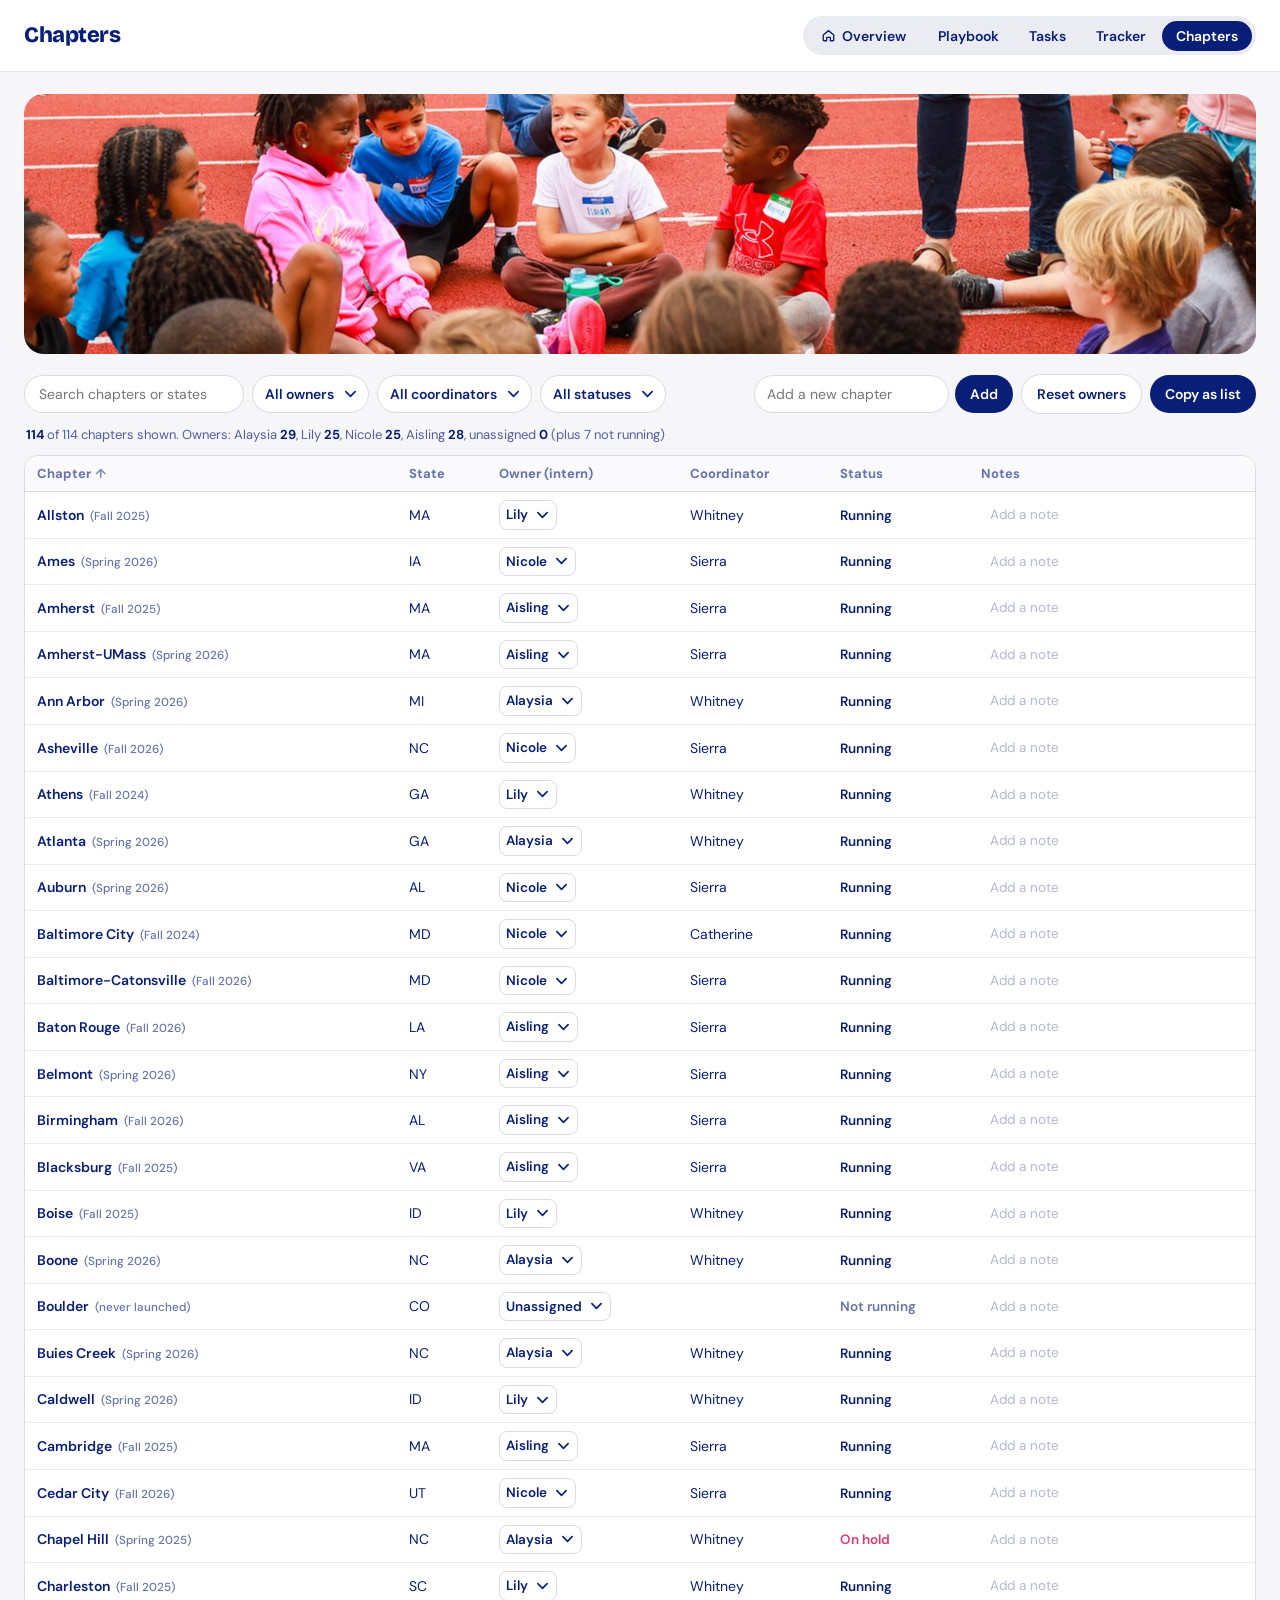
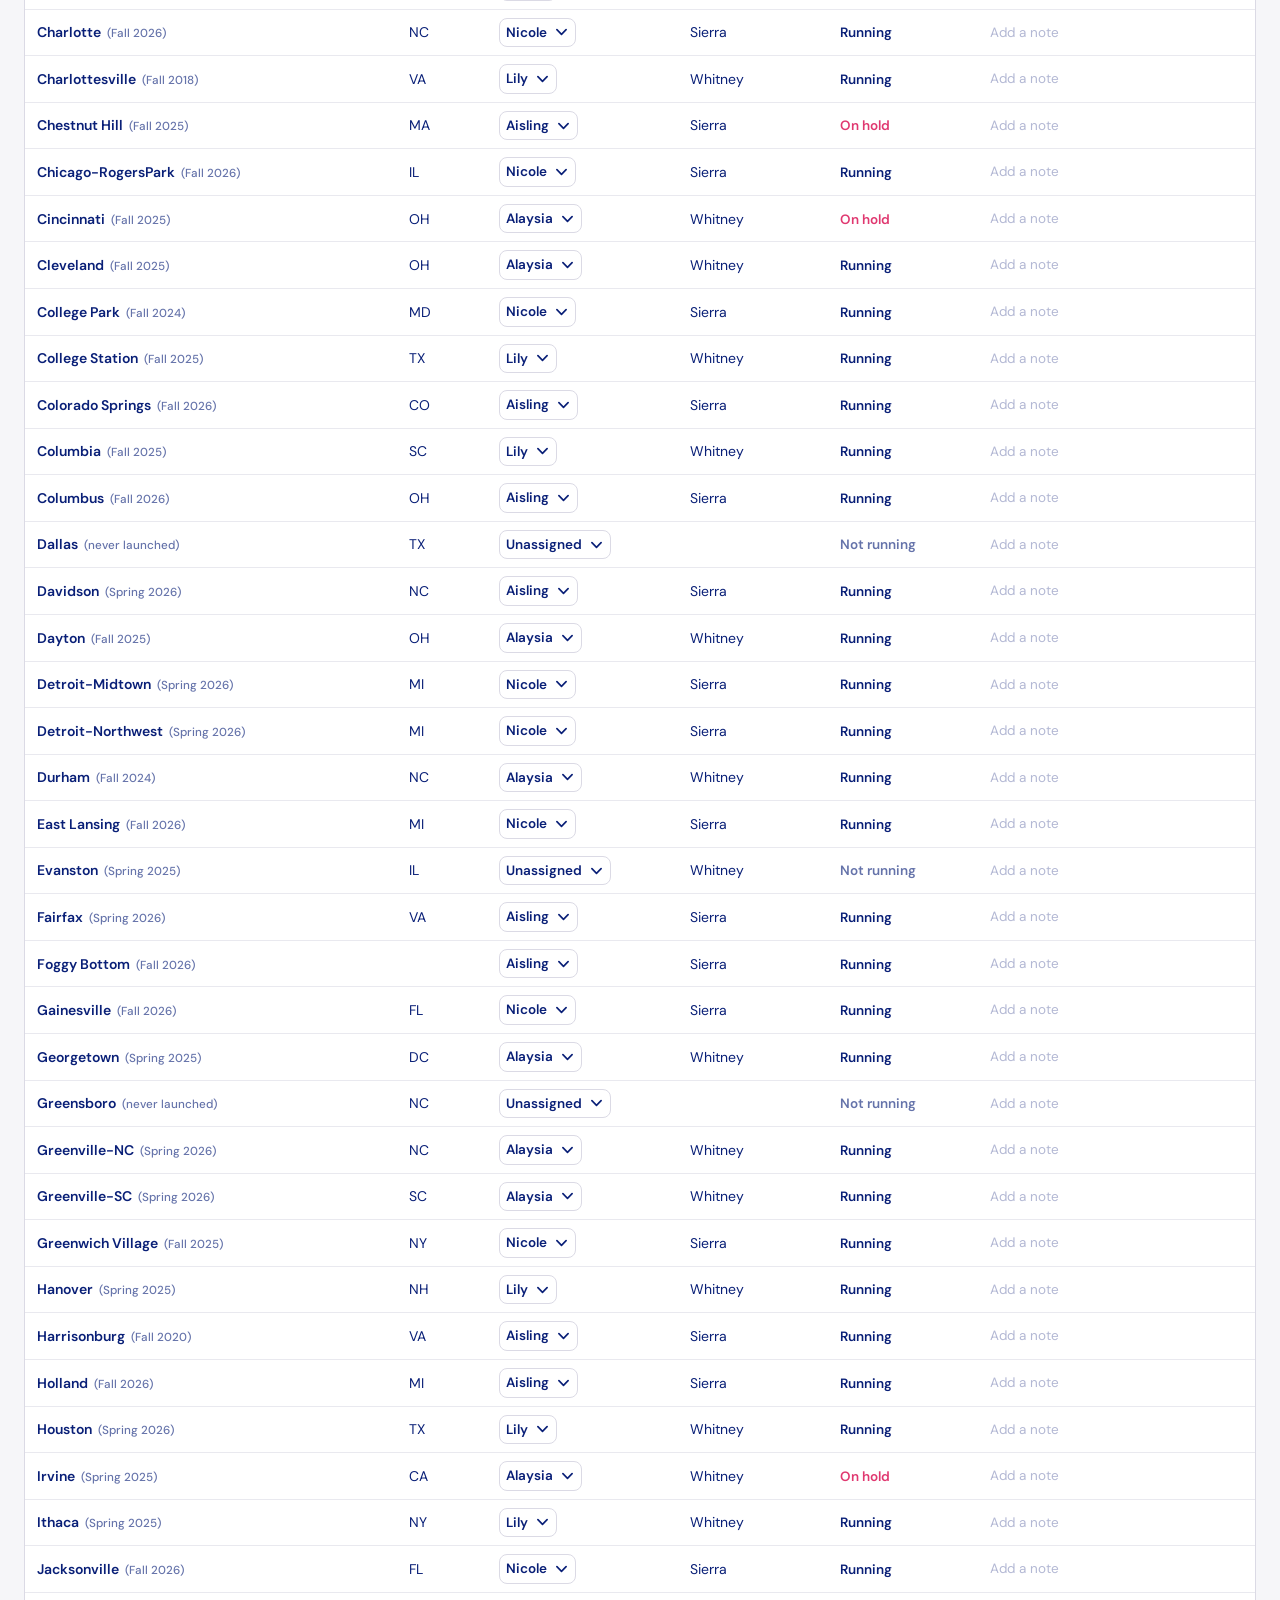
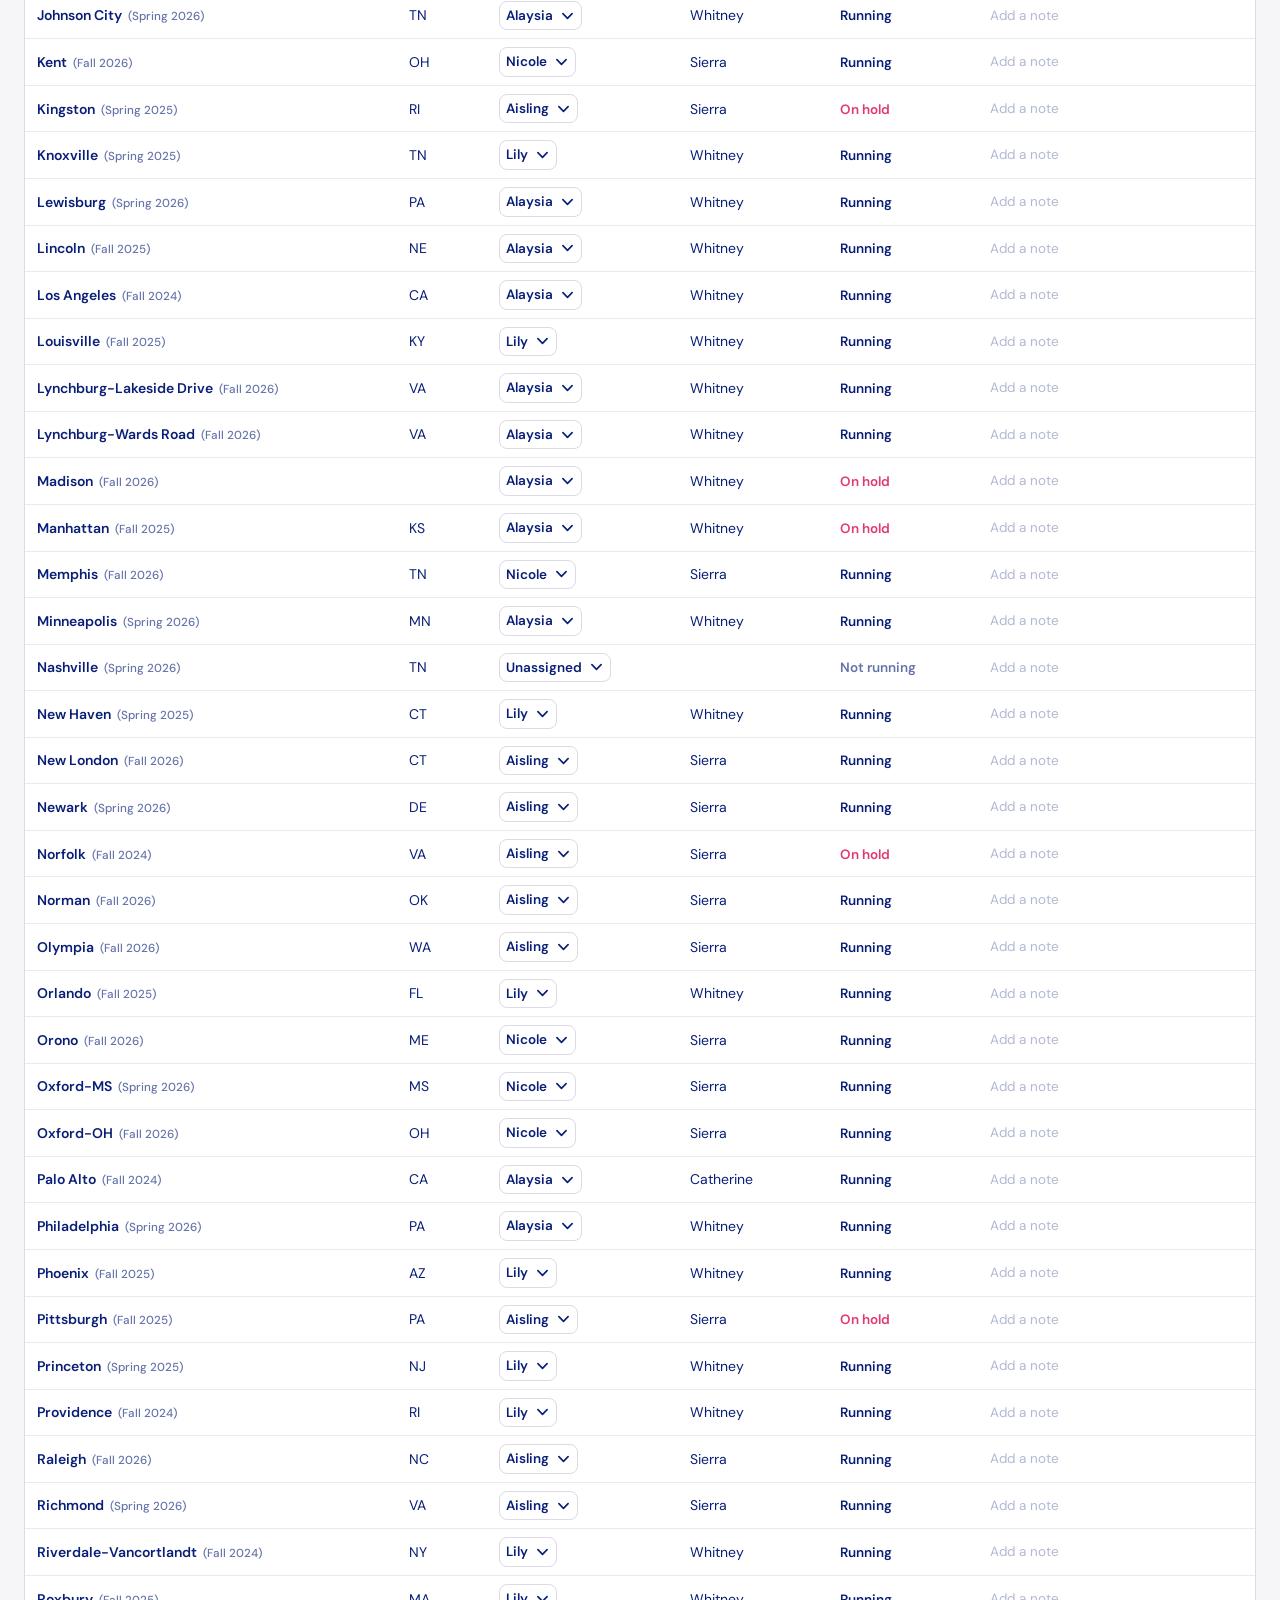
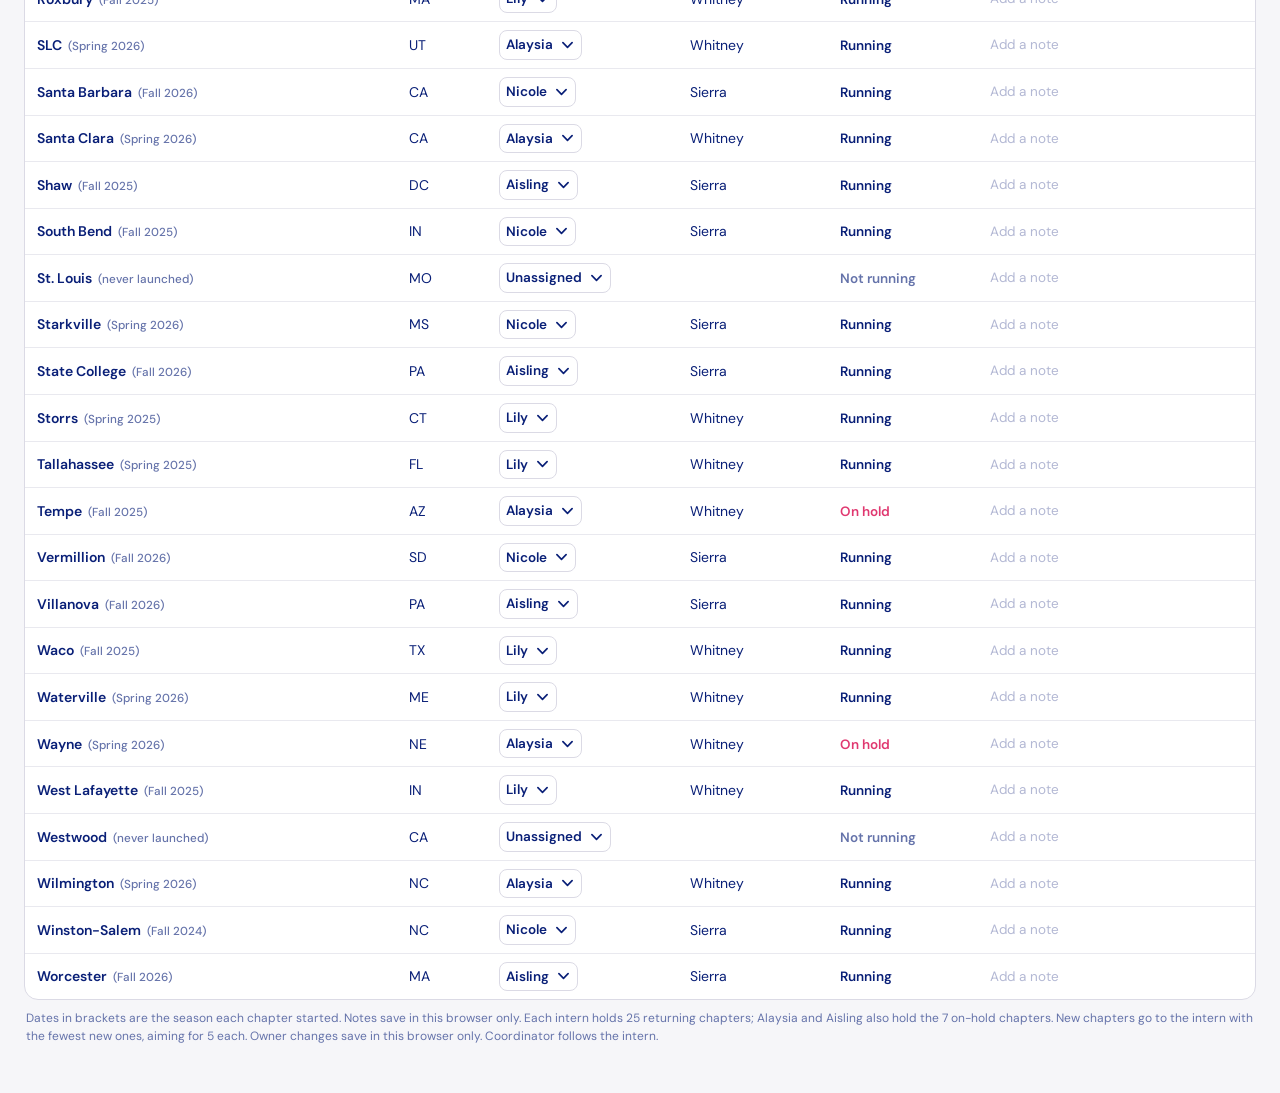
==== chapters.html @ d9c47d5f "US Ops HQ: overview, playbook, tasks, tracker and chapters Co-Authored-By: Claude Opus 5.5 <noreply@" ====
<!doctype html><html lang="en"><head><meta charset="utf-8"><meta name="viewport" content="width=device-width,initial-scale=1">
<title>Chapters</title><link rel="preconnect" href="https://fonts.googleapis.com"><link href="https://fonts.googleapis.com/css2?family=Bricolage+Grotesque:opsz,wght@12..96,500..800&family=DM+Sans:opsz,wght@9..40,400;9..40,500;9..40,600;9..40,700&display=swap" rel="stylesheet"><style>
:root{--ink:#091f77;--ink2:#4f5f9e;--ink3:#6573aa;--pink:#e03870;--pinkbg:#fdf0f4;--line:#dbdae5;--line2:#e9e9ef;--bg:#f6f6f9;--fd:'Bricolage Grotesque',system-ui,sans-serif;--fb:'DM Sans',system-ui,sans-serif}
*{box-sizing:border-box}html,body{margin:0}body{background:var(--bg);color:var(--ink);font:15px/1.45 var(--fb);-webkit-font-smoothing:antialiased}
button,input,select,textarea{font:inherit;color:inherit}
header.top{position:sticky;top:0;z-index:30;background:#fff;border-bottom:1px solid var(--line);display:flex;align-items:center;gap:16px;flex-wrap:wrap;padding:12px 24px}
header.top h1{font:800 22px/1.1 var(--fd);letter-spacing:-.02em;margin:0}
header.top .sub{font-size:13px;color:var(--ink2);margin-top:3px;max-width:680px}
.tagx{display:inline-block;font:700 10.5px/1 var(--fb);letter-spacing:.06em;text-transform:uppercase;padding:4px 7px;border-radius:6px;background:#ebebf2;color:var(--ink2);margin-left:6px;vertical-align:2px}
.tagx.pk{background:var(--pinkbg);color:#b01f52}
nav.sw{margin-left:auto;display:flex;gap:3px;background:#ebebf2;border-radius:999px;padding:4px;flex-wrap:wrap}
nav.sw a{color:var(--ink);text-decoration:none;padding:7px 15px;border-radius:999px;font-weight:600;font-size:14px;white-space:nowrap}
nav.sw a:hover{background:#dedeea}nav.sw a.on{background:var(--ink);color:#fff}
main{padding:22px 24px 48px;max-width:1520px;margin:0 auto}
h2{font:800 20px/1.15 var(--fd);letter-spacing:-.015em;margin:0}h3{font:700 16px/1.2 var(--fd);margin:0}
.muted{color:var(--ink2)}.small{font-size:13px}
.card{background:#fff;border:1px solid var(--line);border-radius:14px}
.pill{display:inline-flex;align-items:center;gap:5px;font:600 12px/1 var(--fb);padding:5px 9px;border-radius:999px;white-space:nowrap;border:1px solid transparent}
.st-todo{background:#f0f0f5;color:var(--ink2)}.st-doing{background:#fff;color:var(--ink);border-color:#b9bfd9}
.st-blocked{background:var(--pinkbg);color:#b01f52;border-color:#f3afc6}.st-done{background:var(--ink);color:#fff}
.who{display:inline-block;font:600 12px/1 var(--fb);padding:5px 8px;border-radius:7px;background:#eef0f7;color:var(--ink);white-space:nowrap}
.due{font-size:13px;color:var(--ink2);white-space:nowrap}.due.over{color:#b01f52;font-weight:600}
.btn{border:0;background:var(--ink);color:#fff;font-weight:600;font-size:14px;padding:9px 15px;border-radius:999px;cursor:pointer}
.btn.ghost{background:#fff;color:var(--ink);border:1px solid var(--line)}
.btn:focus-visible,button:focus-visible,a:focus-visible,select:focus-visible,input:focus-visible{outline:2px solid var(--pink);outline-offset:2px}
.toast{position:fixed;left:50%;bottom:22px;transform:translateX(-50%);background:var(--ink);color:#fff;padding:10px 16px;border-radius:999px;font-size:14px;opacity:0;transition:opacity .2s;pointer-events:none;z-index:50}.toast.on{opacity:1}
@media (max-width:900px){header.top{padding:10px 14px;gap:10px}nav.sw{margin-left:0;width:100%;justify-content:space-between}nav.sw a{padding:6px 10px;font-size:13px}main{padding:16px 14px 40px}}
@media (prefers-reduced-motion:reduce){*{transition:none!important}}

.tools{display:flex;gap:8px;align-items:center;flex-wrap:wrap;margin-bottom:12px}
.tools input[type=search]{border:1px solid var(--line);border-radius:999px;padding:8px 14px;font-size:14px;min-width:220px;background:#fff}
.tools select{border:1px solid var(--line);border-radius:999px;padding:8px 12px;background:#fff;font-weight:600;font-size:14px}
.tools .sp1{margin-left:auto}
.sum{font-size:13px;color:var(--ink2);margin:0 0 10px 2px}.sum b{color:var(--ink)}
.tw{background:#fff;border:1px solid var(--line);border-radius:14px;overflow:auto}
table{width:100%;border-collapse:collapse;font-size:14px}
th{position:sticky;top:0;background:#fafafc;z-index:1;font:700 11.5px/1 var(--fb);letter-spacing:.06em;text-transform:uppercase;color:var(--ink3);text-align:left;padding:0;border-bottom:1px solid var(--line);white-space:nowrap}
th button{all:unset;cursor:pointer;display:block;padding:11px 12px}th button:hover{color:var(--ink)}th button:focus-visible{outline:2px solid var(--pink)}
th .ar{margin-left:4px;opacity:.8}
td{padding:7px 12px;border-bottom:1px solid var(--line2);vertical-align:middle}
tr:last-child td{border-bottom:0}tr:hover td{background:#fafafe}
td.nm{font-weight:600}td.nm small{font-weight:500;color:var(--ink3);margin-left:6px}
td select{border:1px solid var(--line);border-radius:8px;padding:4px 6px;background:#fff;font-size:13.5px;font-weight:600;color:var(--ink)}
tr.moved td select{border-color:var(--pink);background:var(--pinkbg)}
.stt{font:600 12px/1 var(--fb);padding:4px 8px;border-radius:999px;white-space:nowrap}
.s-running{background:#eef0f7;color:var(--ink)}.s-hold{background:var(--pinkbg);color:#b01f52}.s-not{background:#f0f0f5;color:var(--ink3)}.s-new{background:var(--ink);color:#fff}
.pg{display:flex;align-items:center;gap:3px}.pg button{width:14px;height:14px;border-radius:4px;border:1.5px solid #b9bfd9;background:#fff;padding:0;cursor:pointer}
.pg button.on{background:var(--ink);border-color:var(--ink)}.pg span{font-size:12px;color:var(--ink2);margin-left:6px;min-width:26px}
.legend{font-size:12px;color:var(--ink3);margin:10px 2px 0}
.addc{display:flex;gap:6px}.addc input{border:1px solid var(--line);border-radius:999px;padding:8px 12px;font-size:14px;min-width:170px}
@media (max-width:760px){.tools input[type=search]{min-width:0;flex:1}.tools .sp1{margin-left:0}
 table,tbody,tr,td{display:block}thead{display:none}tr{padding:8px 4px;border-bottom:1px solid var(--line2)}td{border:0;padding:3px 10px}
 td[data-l]::before{content:attr(data-l);display:inline-block;width:92px;font-size:11.5px;color:var(--ink3);text-transform:uppercase;letter-spacing:.05em}}
@media (max-width:760px){tr{display:grid;grid-template-columns:1fr 1fr;column-gap:8px;padding:10px 4px}td.nm{grid-column:1/-1;font-size:15.5px;padding-bottom:4px}td[data-l]::before{display:block;width:auto;margin-bottom:2px}td.nm::before{display:none}td{padding:3px 10px}td[data-l="Notes"]{grid-column:1/-1}}
.nt{width:100%;min-width:180px;border:1px solid transparent;border-radius:8px;padding:5px 8px;background:transparent;font-size:13.5px;color:var(--ink)}.nt:hover{border-color:var(--line)}.nt:focus{border-color:var(--ink);background:#fff;outline:none}.nt::placeholder{color:#b3b8d4}
</style><link rel="icon" href="data:,"><link rel="stylesheet" href="hq.css"><script src="hq.js" defer></script></head>
<body><header class="top"><div><h1>Chapters</h1></div><nav class="hqnav" aria-label="US Ops HQ pages"><a class="home" href="./"><svg viewBox="0 0 20 20" fill="none" stroke="currentColor" stroke-width="1.8" stroke-linejoin="round" aria-hidden="true"><path d="M3 9.2 10 3.5l7 5.7V16a1 1 0 0 1-1 1h-3.5v-4.5h-5V17H4a1 1 0 0 1-1-1z"/></svg><span>Overview</span></a><a href="playbook-a.html">Playbook</a><a href="tasks.html">Tasks</a><a href="tracker.html">Tracker</a><a class="on" href="chapters.html" aria-current="page">Chapters</a></nav></header>
<main>
<div class="tools">
  <input type="search" id="q" placeholder="Search chapters or states" aria-label="Search">
  <select id="fo" aria-label="Owner"><option value="">All owners</option></select>
  <select id="fc" aria-label="Coordinator"><option value="">All coordinators</option></select>
  <select id="fs" aria-label="Status"><option value="">All statuses</option><option value="running">Running</option><option value="hold">On hold</option><option value="not">Not running</option><option value="new">New (Spring 2027)</option></select>
  <span class="sp1"></span>
  <form class="addc" id="addc"><input id="addn" placeholder="Add a new chapter" aria-label="New chapter name"><button class="btn">Add</button></form>
  <button class="btn ghost" id="reset">Reset owners</button><button class="btn" id="copy">Copy as list</button>
</div>
<p class="sum" id="sum"></p>
<div class="tw"><table><thead><tr id="hd"></tr></thead><tbody id="tb"></tbody></table></div>
<p class="legend" id="legend"></p>
</main><div class="toast" role="status" aria-live="polite"></div>
<script id="d" type="application/json">{"chapters": [{"name": "Run Baton Rouge", "cohort": "Fall 2026", "f26": "Yes", "l1": "Aisling", "l2": "Sierra", "state": "LA"}, {"name": "Run Birmingham", "cohort": "Fall 2026", "f26": "Yes", "l1": "Aisling", "l2": "Sierra", "state": "AL"}, {"name": "Run Colorado Springs", "cohort": "Fall 2026", "f26": "Yes", "l1": "Aisling", "l2": "Sierra", "state": "CO"}, {"name": "Run Columbus", "cohort": "Fall 2026", "f26": "Yes", "l1": "Aisling", "l2": "Sierra", "state": "OH"}, {"name": "Run Foggy Bottom", "cohort": "Fall 2026", "f26": "Yes", "l1": "Aisling", "l2": "Sierra", "state": ""}, {"name": "Run Holland", "cohort": "Fall 2026", "f26": "Yes", "l1": "Aisling", "l2": "Sierra", "state": "MI"}, {"name": "Run New London", "cohort": "Fall 2026", "f26": "Yes", "l1": "Aisling", "l2": "Sierra", "state": "CT"}, {"name": "Run Norman", "cohort": "Fall 2026", "f26": "Yes", "l1": "Aisling", "l2": "Sierra", "state": "OK"}, {"name": "Run Olympia", "cohort": "Fall 2026", "f26": "Yes", "l1": "Aisling", "l2": "Sierra", "state": "WA"}, {"name": "Run Raleigh", "cohort": "Fall 2026", "f26": "Yes", "l1": "Aisling", "l2": "Sierra", "state": "NC"}, {"name": "Run State College", "cohort": "Fall 2026", "f26": "Yes", "l1": "Aisling", "l2": "Sierra", "state": "PA"}, {"name": "Run Villanova", "cohort": "Fall 2026", "f26": "Yes", "l1": "Aisling", "l2": "Sierra", "state": "PA"}, {"name": "Run Worcester", "cohort": "Fall 2026", "f26": "Yes", "l1": "Aisling", "l2": "Sierra", "state": "MA"}, {"name": "Run Belmont", "cohort": "Spring 2026", "f26": "Yes", "l1": "Aisling", "l2": "Sierra", "state": "NY"}, {"name": "Run Blacksburg", "cohort": "Fall 2025", "f26": "Yes", "l1": "Aisling", "l2": "Sierra", "state": "VA"}, {"name": "Run Davidson", "cohort": "Spring 2026", "f26": "Yes", "l1": "Aisling", "l2": "Sierra", "state": "NC"}, {"name": "Run Newark", "cohort": "Spring 2026", "f26": "Yes", "l1": "Aisling", "l2": "Sierra", "state": "DE"}, {"name": "Run Ann Arbor", "cohort": "Spring 2026", "f26": "Yes", "l1": "Alaysia", "l2": "Whitney", "state": "MI"}, {"name": "Run Atlanta", "cohort": "Spring 2026", "f26": "Yes", "l1": "Alaysia", "l2": "Whitney", "state": "GA"}, {"name": "Run Buies Creek", "cohort": "Spring 2026", "f26": "Yes", "l1": "Alaysia", "l2": "Whitney", "state": "NC"}, {"name": "Run Durham", "cohort": "Fall 2024", "f26": "Yes", "l1": "Alaysia", "l2": "Whitney", "state": "NC"}, {"name": "Run Lewisburg", "cohort": "Spring 2026", "f26": "Yes", "l1": "Alaysia", "l2": "Whitney", "state": "PA"}, {"name": "Run Los Angeles", "cohort": "Fall 2024", "f26": "Yes", "l1": "Alaysia", "l2": "Whitney", "state": "CA"}, {"name": "Run Lynchburg-Lakeside Drive", "cohort": "Fall 2026", "f26": "Yes", "l1": "Alaysia", "l2": "Whitney", "state": "VA"}, {"name": "Run Lynchburg-Wards Road", "cohort": "Fall 2026", "f26": "Yes", "l1": "Alaysia", "l2": "Whitney", "state": "VA"}, {"name": "Run Madison", "cohort": "Fall 2026", "f26": "TBD", "l1": "Alaysia", "l2": "Whitney", "state": ""}, {"name": "Run Manhattan", "cohort": "Fall 2025", "f26": "TBD", "l1": "Alaysia", "l2": "Whitney", "state": "KS"}, {"name": "Run Palo Alto", "cohort": "Fall 2024", "f26": "Yes", "l1": "Alaysia", "l2": "Catherine", "state": "CA"}, {"name": "Run Philadelphia", "cohort": "Spring 2026", "f26": "Yes", "l1": "Alaysia", "l2": "Whitney", "state": "PA"}, {"name": "Run Santa Clara", "cohort": "Spring 2026", "f26": "Yes", "l1": "Alaysia", "l2": "Whitney", "state": "CA"}, {"name": "Run SLC", "cohort": "Spring 2026", "f26": "Yes", "l1": "Alaysia", "l2": "Whitney", "state": "UT"}, {"name": "Run Tempe", "cohort": "Fall 2025", "f26": "TBD", "l1": "Alaysia", "l2": "Whitney", "state": "AZ"}, {"name": "Run Wilmington", "cohort": "Spring 2026", "f26": "Yes", "l1": "Alaysia", "l2": "Whitney", "state": "NC"}, {"name": "Run Johnson City", "cohort": "Spring 2026", "f26": "Yes", "l1": "Alaysia", "l2": "Whitney", "state": "TN"}, {"name": "Run Boise", "cohort": "Fall 2025", "f26": "Yes", "l1": "Catherine", "l2": "", "state": "ID"}, {"name": "Run Charleston", "cohort": "Fall 2025", "f26": "Yes", "l1": "Catherine", "l2": "", "state": "SC"}, {"name": "Run Charlottesville", "cohort": "Fall 2018", "f26": "Yes", "l1": "Catherine", "l2": "", "state": "VA"}, {"name": "Run Chestnut Hill", "cohort": "Fall 2025", "f26": "TBD", "l1": "Catherine", "l2": "", "state": "MA"}, {"name": "Run Cincinnati", "cohort": "Fall 2025", "f26": "TBD", "l1": "Catherine", "l2": "", "state": "OH"}, {"name": "Run College Station", "cohort": "Fall 2025", "f26": "Yes", "l1": "Catherine", "l2": "", "state": "TX"}, {"name": "Run Columbia", "cohort": "Fall 2025", "f26": "Yes", "l1": "Catherine", "l2": "", "state": "SC"}, {"name": "Run Hanover", "cohort": "Spring 2025", "f26": "Yes", "l1": "Catherine", "l2": "", "state": "NH"}, {"name": "Run Irvine", "cohort": "Spring 2025", "f26": "TBD", "l1": "Catherine", "l2": "", "state": "CA"}, {"name": "Run Ithaca", "cohort": "Spring 2025", "f26": "Yes", "l1": "Catherine", "l2": "", "state": "NY"}, {"name": "Run Knoxville", "cohort": "Spring 2025", "f26": "Yes", "l1": "Catherine", "l2": "", "state": "TN"}, {"name": "Run Louisville", "cohort": "Fall 2025", "f26": "Yes", "l1": "Catherine", "l2": "", "state": "KY"}, {"name": "Run New Haven", "cohort": "Spring 2025", "f26": "Yes", "l1": "Catherine", "l2": "", "state": "CT"}, {"name": "Run Phoenix", "cohort": "Fall 2025", "f26": "Yes", "l1": "Catherine", "l2": "", "state": "AZ"}, {"name": "Run Princeton", "cohort": "Spring 2025", "f26": "Yes", "l1": "Catherine", "l2": "", "state": "NJ"}, {"name": "Run Providence", "cohort": "Fall 2024", "f26": "Yes", "l1": "Catherine", "l2": "", "state": "RI"}, {"name": "Run Riverdale-Vancortlandt", "cohort": "Fall 2024", "f26": "Yes", "l1": "Catherine", "l2": "", "state": "NY"}, {"name": "Run Storrs", "cohort": "Spring 2025", "f26": "Yes", "l1": "Catherine", "l2": "", "state": "CT"}, {"name": "Run Tallahassee", "cohort": "Spring 2025", "f26": "Yes", "l1": "Catherine", "l2": "", "state": "FL"}, {"name": "Run Waco", "cohort": "Fall 2025", "f26": "Yes", "l1": "Catherine", "l2": "Sierra", "state": "TX"}, {"name": "Run West Lafayette", "cohort": "Fall 2025", "f26": "Yes", "l1": "Catherine", "l2": "", "state": "IN"}, {"name": "Run Boulder", "cohort": "Never", "f26": "N/A", "l1": "N/A", "l2": "", "state": "CO"}, {"name": "Run Dallas", "cohort": "Never", "f26": "N/A", "l1": "N/A", "l2": "", "state": "TX"}, {"name": "Run Greensboro", "cohort": "Never", "f26": "N/A", "l1": "N/A", "l2": "", "state": "NC"}, {"name": "Run Nashville", "cohort": "Spring 2026", "f26": "N/A", "l1": "N/A", "l2": "", "state": "TN"}, {"name": "Run St. Louis", "cohort": "Never", "f26": "N/A", "l1": "N/A", "l2": "", "state": "MO"}, {"name": "Run Westwood", "cohort": "Never", "f26": "N/A", "l1": "N/A", "l2": "", "state": "CA"}, {"name": "Run Ames", "cohort": "Spring 2026", "f26": "Yes", "l1": "Nicole", "l2": "Sierra", "state": "IA"}, {"name": "Run Asheville", "cohort": "Fall 2026", "f26": "Yes", "l1": "Nicole", "l2": "Sierra", "state": "NC"}, {"name": "Run Baltimore City", "cohort": "Fall 2024", "f26": "Yes", "l1": "Nicole", "l2": "Catherine", "state": "MD"}, {"name": "Run Baltimore-Catonsville", "cohort": "Fall 2026", "f26": "Yes", "l1": "Nicole", "l2": "Sierra", "state": "MD"}, {"name": "Run Cedar City", "cohort": "Fall 2026", "f26": "Yes", "l1": "Nicole", "l2": "Sierra", "state": "UT"}, {"name": "Run Charlotte", "cohort": "Fall 2026", "f26": "Yes", "l1": "Nicole", "l2": "Sierra", "state": "NC"}, {"name": "Run Chicago-RogersPark", "cohort": "Fall 2026", "f26": "Yes", "l1": "Nicole", "l2": "Sierra", "state": "IL"}, {"name": "Run College Park", "cohort": "Fall 2024", "f26": "Yes", "l1": "Nicole", "l2": "Sierra", "state": "MD"}, {"name": "Run East Lansing", "cohort": "Fall 2026", "f26": "Yes", "l1": "Nicole", "l2": "Sierra", "state": "MI"}, {"name": "Run Gainesville", "cohort": "Fall 2026", "f26": "Yes", "l1": "Nicole", "l2": "Sierra", "state": "FL"}, {"name": "Run Jacksonville", "cohort": "Fall 2026", "f26": "Yes", "l1": "Nicole", "l2": "Sierra", "state": "FL"}, {"name": "Run Memphis", "cohort": "Fall 2026", "f26": "Yes", "l1": "Nicole", "l2": "Sierra", "state": "TN"}, {"name": "Run Orono", "cohort": "Fall 2026", "f26": "Yes", "l1": "Nicole", "l2": "Sierra", "state": "ME"}, {"name": "Run Oxford-MS", "cohort": "Spring 2026", "f26": "Yes", "l1": "Nicole", "l2": "Sierra", "state": "MS"}, {"name": "Run Oxford-OH", "cohort": "Fall 2026", "f26": "Yes", "l1": "Nicole", "l2": "Sierra", "state": "OH"}, {"name": "Run Santa Barbara", "cohort": "Fall 2026", "f26": "Yes", "l1": "Nicole", "l2": "Sierra", "state": "CA"}, {"name": "Run South Bend", "cohort": "Fall 2025", "f26": "Yes", "l1": "Nicole", "l2": "Sierra", "state": "IN"}, {"name": "Run Vermillion", "cohort": "Fall 2026", "f26": "Yes", "l1": "Nicole", "l2": "Sierra", "state": "SD"}, {"name": "Run Winston-Salem", "cohort": "Fall 2024", "f26": "Yes", "l1": "Nicole", "l2": "Sierra", "state": "NC"}, {"name": "Run Cambridge", "cohort": "Fall 2025", "f26": "Yes", "l1": "Sierra", "l2": "", "state": "MA"}, {"name": "Run Pittsburgh", "cohort": "Fall 2025", "f26": "TBD", "l1": "Sierra", "l2": "", "state": "PA"}, {"name": "Run Shaw", "cohort": "Fall 2025", "f26": "Yes", "l1": "Sierra", "l2": "Catherine", "state": "DC"}, {"name": "Run Amherst", "cohort": "Fall 2025", "f26": "Yes", "l1": "Sierra", "l2": "Whitney", "state": "MA"}, {"name": "Run Amherst-UMass", "cohort": "Spring 2026", "f26": "Yes", "l1": "Sierra", "l2": "Whitney", "state": "MA"}, {"name": "Run Auburn", "cohort": "Spring 2026", "f26": "Yes", "l1": "Sierra", "l2": "", "state": "AL"}, {"name": "Run Boone", "cohort": "Spring 2026", "f26": "Yes", "l1": "Sierra", "l2": "", "state": "NC"}, {"name": "Run Chapel Hill", "cohort": "Spring 2025", "f26": "TBD", "l1": "Sierra", "l2": "Catherine", "state": "NC"}, {"name": "Run Detroit-Midtown", "cohort": "Spring 2026", "f26": "Yes", "l1": "Sierra", "l2": "", "state": "MI"}, {"name": "Run Detroit-Northwest", "cohort": "Spring 2026", "f26": "Yes", "l1": "Sierra", "l2": "Whitney", "state": "MI"}, {"name": "Run Fairfax", "cohort": "Spring 2026", "f26": "Yes", "l1": "Sierra", "l2": "", "state": "VA"}, {"name": "Run Greenville-NC", "cohort": "Spring 2026", "f26": "Yes", "l1": "Sierra", "l2": "", "state": "NC"}, {"name": "Run Greenville-SC", "cohort": "Spring 2026", "f26": "Yes", "l1": "Sierra", "l2": "", "state": "SC"}, {"name": "Run Greenwich Village", "cohort": "Fall 2025", "f26": "Yes", "l1": "Sierra", "l2": "", "state": "NY"}, {"name": "Run Harrisonburg", "cohort": "Fall 2020", "f26": "Yes", "l1": "Sierra", "l2": "Whitney", "state": "VA"}, {"name": "Run Kent", "cohort": "Fall 2026", "f26": "Yes", "l1": "Sierra", "l2": "Catherine", "state": "OH"}, {"name": "Run Norfolk", "cohort": "Fall 2024", "f26": "TBD", "l1": "Sierra", "l2": "Whitney", "state": "VA"}, {"name": "Run Richmond", "cohort": "Spring 2026", "f26": "Yes", "l1": "Sierra", "l2": "", "state": "VA"}, {"name": "Run Starkville", "cohort": "Spring 2026", "f26": "Yes", "l1": "Sierra", "l2": "Whitney", "state": "MS"}, {"name": "Run Wayne", "cohort": "Spring 2026", "f26": "TBD", "l1": "Sierra", "l2": "", "state": "NE"}, {"name": "Run Allston", "cohort": "Fall 2025", "f26": "Yes", "l1": "Whitney", "l2": "Catherine", "state": "MA"}, {"name": "Run Athens", "cohort": "Fall 2024", "f26": "Yes", "l1": "Whitney", "l2": "Catherine", "state": "GA"}, {"name": "Run Caldwell", "cohort": "Spring 2026", "f26": "Yes", "l1": "Whitney", "l2": "", "state": "ID"}, {"name": "Run Cleveland", "cohort": "Fall 2025", "f26": "Yes", "l1": "Whitney", "l2": "Catherine", "state": "OH"}, {"name": "Run Dayton", "cohort": "Fall 2025", "f26": "Yes", "l1": "Whitney", "l2": "Catherine", "state": "OH"}, {"name": "Run Evanston", "cohort": "Spring 2025", "f26": "N/A", "l1": "Whitney", "l2": "", "state": "IL"}, {"name": "Run Georgetown", "cohort": "Spring 2025", "f26": "Yes", "l1": "Whitney", "l2": "", "state": "DC"}, {"name": "Run Houston", "cohort": "Spring 2026", "f26": "Yes", "l1": "Whitney", "l2": "", "state": "TX"}, {"name": "Run Kingston", "cohort": "Spring 2025", "f26": "TBD", "l1": "Whitney", "l2": "Catherine", "state": "RI"}, {"name": "Run Lincoln", "cohort": "Fall 2025", "f26": "Yes", "l1": "Whitney", "l2": "", "state": "NE"}, {"name": "Run Minneapolis", "cohort": "Spring 2026", "f26": "Yes", "l1": "Whitney", "l2": "", "state": "MN"}, {"name": "Run Orlando", "cohort": "Fall 2025", "f26": "Yes", "l1": "Whitney", "l2": "", "state": "FL"}, {"name": "Run Roxbury", "cohort": "Fall 2025", "f26": "Yes", "l1": "Whitney", "l2": "Catherine", "state": "MA"}, {"name": "Run Waterville", "cohort": "Spring 2026", "f26": "Yes", "l1": "Whitney", "l2": "Sierra", "state": "ME"}], "plan": {"Run Shaw": "aisling", "Run Fairfax": "aisling", "Run Harrisonburg": "aisling", "Run Richmond": "aisling", "Run Norfolk": "aisling", "Run Detroit-Midtown": "nicole", "Run Detroit-Northwest": "nicole", "Run Kent": "nicole", "Run Cambridge": "aisling", "Run Amherst": "aisling", "Run Amherst-UMass": "aisling", "Run Greenwich Village": "nicole", "Run Auburn": "nicole", "Run Starkville": "nicole", "Run Boone": "alaysia", "Run Greenville-NC": "alaysia", "Run Greenville-SC": "alaysia", "Run Georgetown": "alaysia", "Run Minneapolis": "alaysia", "Run Lincoln": "alaysia", "Run Cleveland": "alaysia", "Run Dayton": "alaysia", "Run Allston": "lily", "Run Roxbury": "lily", "Run Waterville": "lily", "Run Houston": "lily", "Run Orlando": "lily", "Run Athens": "lily", "Run Caldwell": "lily", "Run Princeton": "lily", "Run Charlottesville": "lily", "Run West Lafayette": "lily", "Run New Haven": "lily", "Run Storrs": "lily", "Run Hanover": "lily", "Run Ithaca": "lily", "Run Riverdale-Vancortlandt": "lily", "Run Providence": "lily", "Run College Station": "lily", "Run Waco": "lily", "Run Tallahassee": "lily", "Run Louisville": "lily", "Run Charleston": "lily", "Run Columbia": "lily", "Run Knoxville": "lily", "Run Phoenix": "lily", "Run Boise": "lily", "Run Irvine": "alaysia", "Run Chapel Hill": "alaysia", "Run Cincinnati": "alaysia", "Run Wayne": "alaysia", "Run Chestnut Hill": "aisling", "Run Pittsburgh": "aisling", "Run Kingston": "aisling"}, "steps": ["Go/no-go", "Intern connected", "Location", "Dates", "Leadership team", "Signups", "Session one"]}</script>
<script>
const D=JSON.parse(document.getElementById('d').textContent);
const esc=s=>String(s??'').replace(/[&<>"]/g,c=>({'&':'&amp;','<':'&lt;','>':'&gt;','"':'&quot;'}[c]));
function load(k){try{return JSON.parse(localStorage.getItem(k)||'null')}catch(e){return null}}
function save(k,v){try{localStorage.setItem(k,JSON.stringify(v))}catch(e){}}
function toast(m){const t=document.querySelector('.toast');t.textContent=m;t.classList.add('on');clearTimeout(t._h);t._h=setTimeout(()=>t.classList.remove('on'),1600)}

const KEY='usops-chapters-v2';let S=load(KEY)||{own:{},steps:{},added:[]};S.notes=S.notes||{};
const INT={alaysia:'Alaysia',lily:'Lily',nicole:'Nicole',aisling:'Aisling'};const INT_CO={alaysia:'Whitney',lily:'Whitney',nicole:'Sierra',aisling:'Sierra'};
const SL={running:'Running',hold:'On hold',not:'Not running',new:'New (Spring 2027)'};
const PLAN=D.plan||{};const base=D.chapters.map(c=>{const l1=c.l1.toLowerCase().trim();const p=INT[l1]?'':(PLAN[c.name]||'');const intern=INT[l1]?l1:p;
 return {...c,short:c.name.replace(/^Run /,''),owner0:intern,co0:INT[l1]?(c.l2||INT_CO[l1]):p?INT_CO[p]:(['Catherine','Sierra','Whitney'].includes(c.l1)?c.l1:''),
  status:c.f26==='Yes'?'running':c.f26==='TBD'?'hold':'not'}});
const rows=()=>base.concat(S.added.map(a=>({...a,short:a.name.replace(/^Run /,''),owner0:'',co0:'',status:'new',state:'',cohort:'Spring 2027'})));
const own=c=>c.name in S.own?S.own[c.name]:c.owner0;const co=c=>c.name in S.own?(S.own[c.name]?INT_CO[S.own[c.name]]:c.co0):c.co0;
const prog=c=>(S.steps[c.name]||[]).length;
let sortK='short',dir=1;
const COLS=[['short','Chapter'],['state','State'],['owner','Owner (intern)'],['co','Coordinator'],['status','Status'],['notes','Notes']];
const key=(c,k)=>k==='owner'?(own(c)?INT[own(c)]:'~'):k==='co'?(co(c)||'~'):k==='notes'?((S.notes[c.name]||'').toLowerCase()||'~'):k==='status'?['running','hold','new','not'].indexOf(c.status):(c[k]||'~');
function draw(){
 const q=document.getElementById('q').value.trim().toLowerCase(),fo=document.getElementById('fo').value,fc=document.getElementById('fc').value,fs=document.getElementById('fs').value;
 let r=rows().filter(c=>(!q||(c.short+' '+c.state).toLowerCase().includes(q))&&(!fo||(fo==='none'?!own(c):own(c)===fo))&&(!fc||(fc==='none'?!co(c):co(c)===fc))&&(!fs||c.status===fs));
 r.sort((a,b)=>{const x=key(a,sortK),y=key(b,sortK);return (x<y?-1:x>y?1:0)*dir||a.short.localeCompare(b.short)});
 document.getElementById('hd').innerHTML=COLS.map(([k,l])=>`<th scope="col" aria-sort="${sortK===k?(dir>0?'ascending':'descending'):'none'}"><button data-k="${k}">${l}<span class="ar">${sortK===k?(dir>0?'↑':'↓'):''}</span></button></th>`).join('');
 document.getElementById('tb').innerHTML=r.map(c=>{const o=own(c),st=S.steps[c.name]||[];const moved=c.name in S.own&&S.own[c.name]!==c.owner0;
  return `<tr class="${moved?'moved':''}"><td class="nm" data-l="Chapter">${esc(c.short)}<small>${c.cohort?'('+esc(c.cohort==='Never'?'never launched':c.cohort)+')':''}</small></td><td data-l="State">${esc(c.state||'')}</td>
  <td data-l="Owner"><select data-o="${esc(c.name)}" aria-label="Owner of ${esc(c.name)}"><option value="">Unassigned</option>${Object.entries(INT).map(([k,v])=>`<option value="${k}"${o===k?' selected':''}>${v}</option>`).join('')}</select></td>
  <td data-l="Coordinator">${esc(co(c)||'')}</td><td data-l="Status"><span class="stt s-${c.status}">${SL[c.status]}</span></td>
  <td data-l="Notes" class="ntd"><input class="nt" data-n="${esc(c.name)}" value="${esc(S.notes[c.name]||'')}" placeholder="Add a note" aria-label="Notes for ${esc(c.name)}"></td></tr>`}).join('');
 const R=rows(),cnt=k=>R.filter(c=>own(c)===k).length;
 document.getElementById('sum').innerHTML=`<b>${r.length}</b> of ${R.length} chapters shown. Owners: `+Object.entries(INT).map(([k,v])=>`${v} <b>${cnt(k)}</b>`).join(', ')+`, unassigned <b>${R.filter(c=>!own(c)&&c.status!=='not').length}</b> (plus ${R.filter(c=>c.status==='not').length} not running)`;
}
document.getElementById('legend').textContent='Dates in brackets are the season each chapter started. Notes save in this browser only. Each intern holds 25 returning chapters; Alaysia and Aisling also hold the 7 on-hold chapters. New chapters go to the intern with the fewest new ones, aiming for 5 each. Owner changes save in this browser only. Coordinator follows the intern.';
document.getElementById('fo').innerHTML+=Object.entries(INT).map(([k,v])=>`<option value="${k}">${v}</option>`).join('')+'<option value="none">Unassigned</option>';
document.getElementById('fc').innerHTML+=['Whitney','Sierra','Catherine'].map(v=>`<option>${v}</option>`).join('')+'<option value="none">None</option>';
['q','fo','fc','fs'].forEach(id=>document.getElementById(id).addEventListener('input',draw));
document.addEventListener('click',e=>{const h=e.target.closest('th button');if(h){const k=h.dataset.k;if(sortK===k)dir=-dir;else{sortK=k;dir=1}draw();return}
 const b=e.target.closest('.pg button');if(b){const n=b.dataset.p,i=+b.dataset.i,a=S.steps[n]||[];S.steps[n]=a.includes(i)?a.filter(x=>x!==i):a.concat(i);save(KEY,S);draw()}});
document.addEventListener('change',e=>{const s=e.target.closest('select[data-o]');if(!s)return;S.own[s.dataset.o]=s.value;save(KEY,S);draw();toast(s.dataset.o.replace(/^Run /,'')+': '+(s.value?INT[s.value]:'Unassigned'))});
document.getElementById('addc').onsubmit=e=>{e.preventDefault();let v=document.getElementById('addn').value.trim();if(!v)return;if(!/^Run /.test(v))v='Run '+v;S.added.push({name:v});const nc={};Object.keys(INT).forEach(k=>nc[k]=0);S.added.forEach(a=>{const o=S.own[a.name];if(o in nc)nc[o]++});const pick=Object.keys(INT).sort((a,b)=>nc[a]-nc[b])[0];S.own[v]=pick;save(KEY,S);document.getElementById('addn').value='';document.getElementById('fs').value='new';draw();toast('Added and assigned to '+INT[pick])};
document.getElementById('reset').onclick=()=>{S.own={};save(KEY,S);draw();toast('Owners back to the sheet')};
document.getElementById('copy').onclick=async()=>{const R=rows();const g=k=>R.filter(c=>own(c)===k).map(c=>'   - '+c.name).join('\n');
 const txt=['Chapter owners (proposed)',...Object.entries(INT).map(([k,v])=>`${v} (with ${INT_CO[k]}): ${R.filter(c=>own(c)===k).length}\n`+g(k)),'Unassigned: '+R.filter(c=>!own(c)&&c.status!=='not').length+'\n'+R.filter(c=>!own(c)&&c.status!=='not').map(c=>'   - '+c.name+(c.co0?' (held by '+c.co0+')':'')).join('\n')].join('\n\n');
 try{await navigator.clipboard.writeText(txt);toast('Copied')}catch(x){toast('Copy not allowed here')}};
document.addEventListener('input',e=>{const n=e.target.closest('input.nt');if(!n)return;const v=n.value.trim();if(v)S.notes[n.dataset.n]=v;else delete S.notes[n.dataset.n];save(KEY,S)});
draw();
</script></body></html>
---- hq.css ----
/* Shared site nav for all US Ops HQ pages. Same look and order on every page. */
.hqnav{display:flex;align-items:center;gap:2px;background:#ebebf2;border-radius:999px;padding:4px;margin-left:auto;flex-wrap:nowrap;font:600 14px/1 'DM Sans',system-ui,sans-serif;max-width:100%;overflow-x:auto;scrollbar-width:none}
.hqnav::-webkit-scrollbar{display:none}
.hqnav a{display:inline-flex;align-items:center;gap:6px;padding:8px 14px;border-radius:999px;color:#091f77;text-decoration:none;white-space:nowrap}
.hqnav a:hover{background:#dedeea}
.hqnav a.on,.hqnav a.on:hover{background:#091f77;color:#fff}
.hqnav a.home{border-right:1px solid #d3d3e0;border-radius:999px 0 0 999px;margin-right:2px}
.hqnav a.home.on{border-radius:999px}
.hqnav svg{width:15px;height:15px;flex:none}
@media (max-width:900px){.hqnav{margin-left:0;width:100%;justify-content:space-between}.hqnav a{padding:7px 9px;font-size:13px}.hqnav a.home span{display:none}}

/* No early wrapping: let headings and subtitles use the full width */
h1,h2,h3,.h2,.mega,h2.big{text-wrap:wrap!important}
header.top>div:first-child{flex:1 1 420px;min-width:0}
header.top .sub{max-width:none!important}

/* Dropdowns size to what they show, with the arrow right next to the text */
.fbar select,.tools select,td select{appearance:none;-webkit-appearance:none;width:auto;min-width:0;max-width:100%;padding-right:32px!important;background-image:url("data:image/svg+xml,%3Csvg xmlns='http://www.w3.org/2000/svg' viewBox='0 0 12 8'%3E%3Cpath d='M1 1.5 6 6.5l5-5' fill='none' stroke='%23091f77' stroke-width='1.8' stroke-linecap='round' stroke-linejoin='round'/%3E%3C/svg%3E")!important;background-repeat:no-repeat!important;background-position:right 12px center!important;background-size:11px 8px!important;cursor:pointer}
td select{padding-right:26px!important;background-position:right 8px center!important}

/* Only buttons look like buttons: labels and names read as text */
.tagx{background:none!important;padding:0!important;border-radius:0!important;text-transform:none!important;letter-spacing:0!important;font:600 13px/1 'DM Sans',system-ui,sans-serif!important;color:#4a5893!important;margin-left:12px!important;vertical-align:3px!important}
.tagx.pk{color:#e03870!important}
.ws .who{background:none!important;padding:0!important;border-radius:0!important;font-weight:500!important;font-size:13.5px!important;color:#4a5893!important}
.ws .who+.who::before{content:", "}
.ws{gap:0!important}
.stt{background:none!important;padding:0!important;border-radius:0!important;font-weight:600!important;font-size:13.5px!important}
.stt.s-new{color:#091f77!important}.stt.s-hold{color:#e03870!important}
/* Sentence-case table headers and detail labels */
th,td[data-l]::before,#dr .k{text-transform:none!important;letter-spacing:0!important}
th{font-size:13px!important}

/* One photo banner, on the Tracker only */
main:has(.fbar)::before{content:"";display:block;aspect-ratio:4.2/1;max-height:260px;width:100%;border-radius:20px;margin-bottom:20px;background:url(img/banner-tracker.jpg) center/cover no-repeat}
@media (max-width:760px){main:has(.fbar)::before{aspect-ratio:2.6/1;border-radius:14px}}

/* Dropdowns: arrow sits right after the text at any width (width set by hq.js) */
.fbar select,.tools select,td select,.add select{white-space:nowrap;text-overflow:ellipsis}
.add select{appearance:none;-webkit-appearance:none;padding-right:30px!important;background-image:url("data:image/svg+xml,%3Csvg xmlns='http://www.w3.org/2000/svg' viewBox='0 0 12 8'%3E%3Cpath d='M1 1.5 6 6.5l5-5' fill='none' stroke='%23091f77' stroke-width='1.8' stroke-linecap='round' stroke-linejoin='round'/%3E%3C/svg%3E")!important;background-repeat:no-repeat!important;background-position:right 11px center!important;background-size:11px 8px!important}

/* One header on every page: same height, padding, title size and switcher position */
body>header,header.top{position:sticky!important;top:0!important;z-index:30!important;display:flex!important;align-items:center!important;flex-wrap:nowrap!important;gap:24px!important;min-height:72px;padding:12px 24px!important;background:#fff!important;border-bottom:1px solid #e3e2ec!important;box-sizing:border-box}
body>header h1,header.top h1{font:800 22px/1.1 'Bricolage Grotesque',system-ui,sans-serif!important;letter-spacing:-.02em!important;margin:0!important;color:#091f77!important}
body>header .sub,header.top .sub{display:block!important;font:400 13px/1.4 'DM Sans',system-ui,sans-serif!important;color:#4a5893!important;margin-top:3px!important}
.hqnav{flex:none}
@media (max-width:900px){body>header,header.top{flex-wrap:wrap!important;gap:10px!important;padding:10px 14px!important}body>header>div:first-child,header.top>div:first-child{flex-basis:100%}}

/* Tracker intro sits above the photo, full width */
main:has(.fbar){display:flex;flex-direction:column}
main:has(.fbar)>*{min-width:0}
.lead{order:-1;margin:4px 0 18px;font:500 17px/1.55 'DM Sans',system-ui,sans-serif;color:#091f77}
main:has(#tb) .lead{order:0;margin:4px 0 18px}
@media (max-width:900px){body>header .sub,header.top .sub{display:none!important}}
.hqnav a.home{border-right:0!important}

/* Chapters photo banner (a different photo from the Tracker) */
main:has(#tb)::before{content:"";display:block;aspect-ratio:4.2/1;max-height:260px;width:100%;border-radius:20px;margin-bottom:20px;background:url(img/banner-chapters.jpg) center/cover no-repeat}
@media (max-width:760px){main:has(#tb)::before{aspect-ratio:2.6/1;border-radius:14px}}
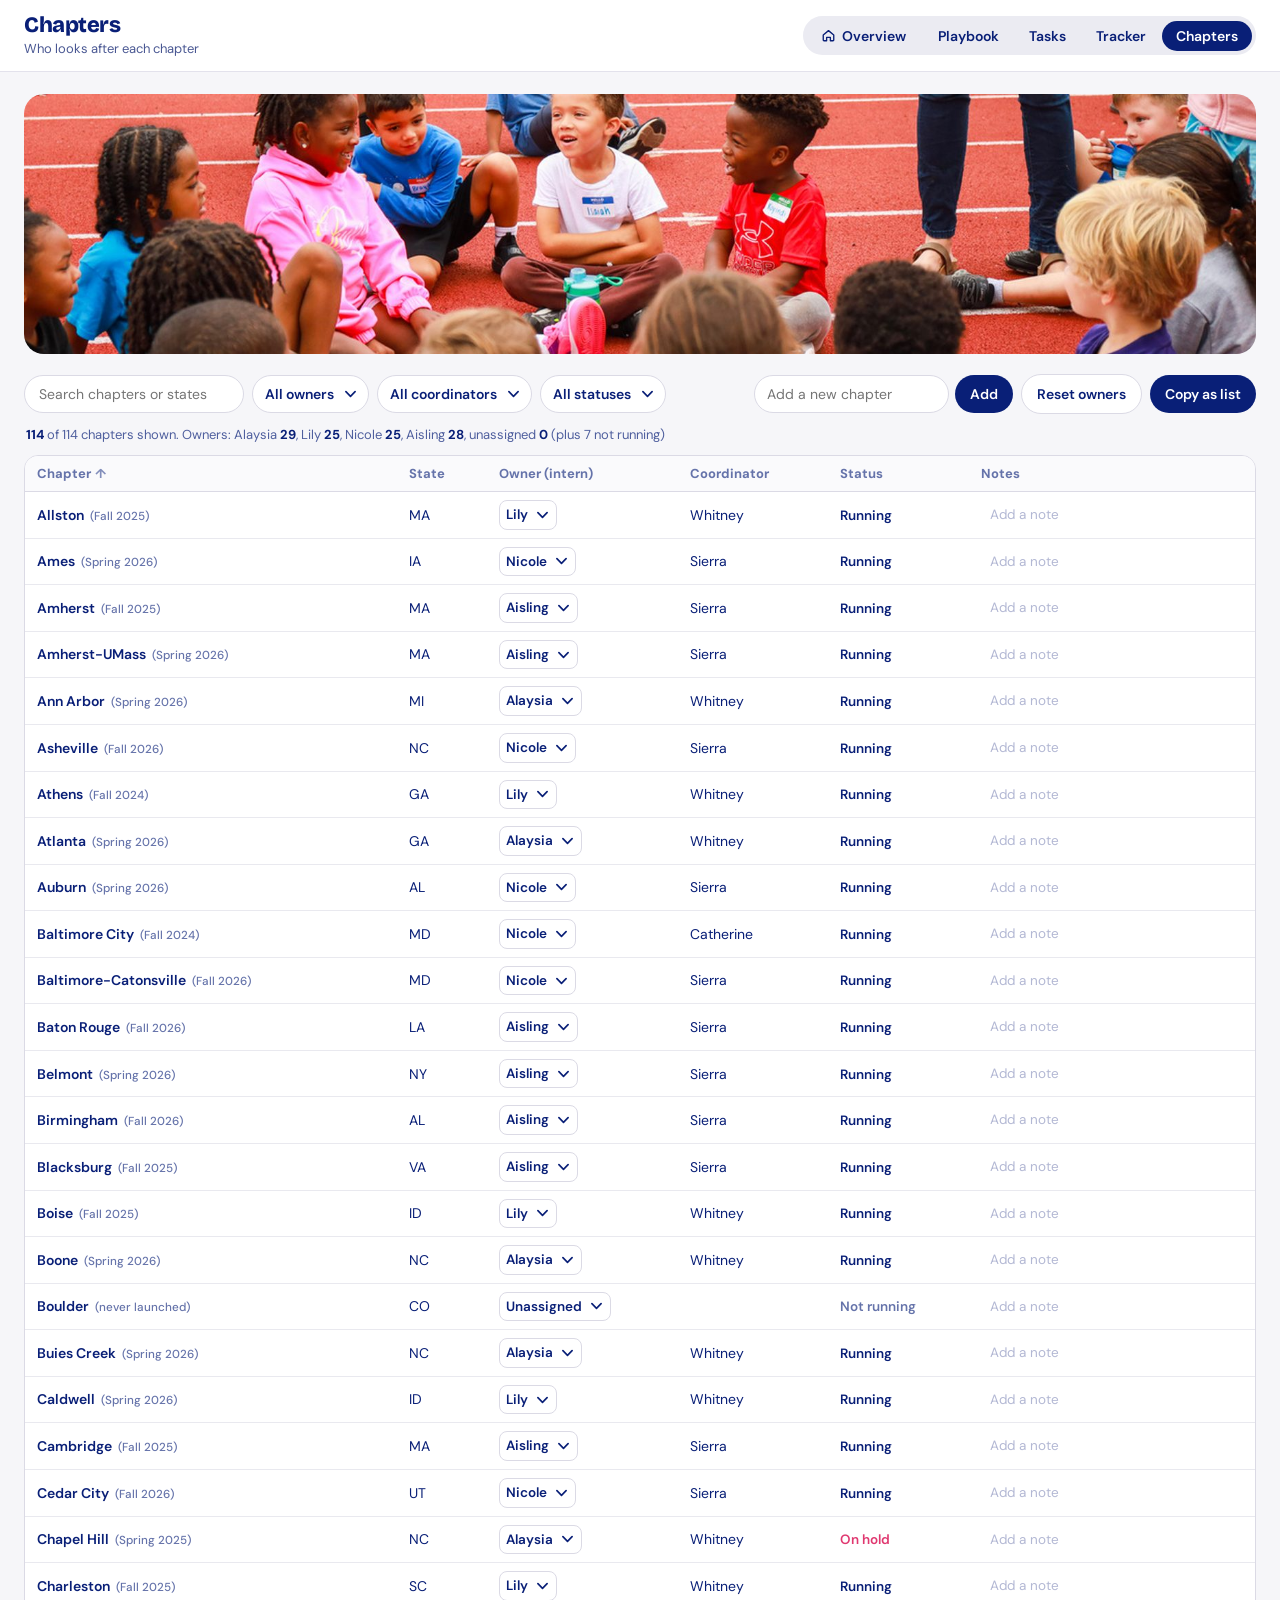
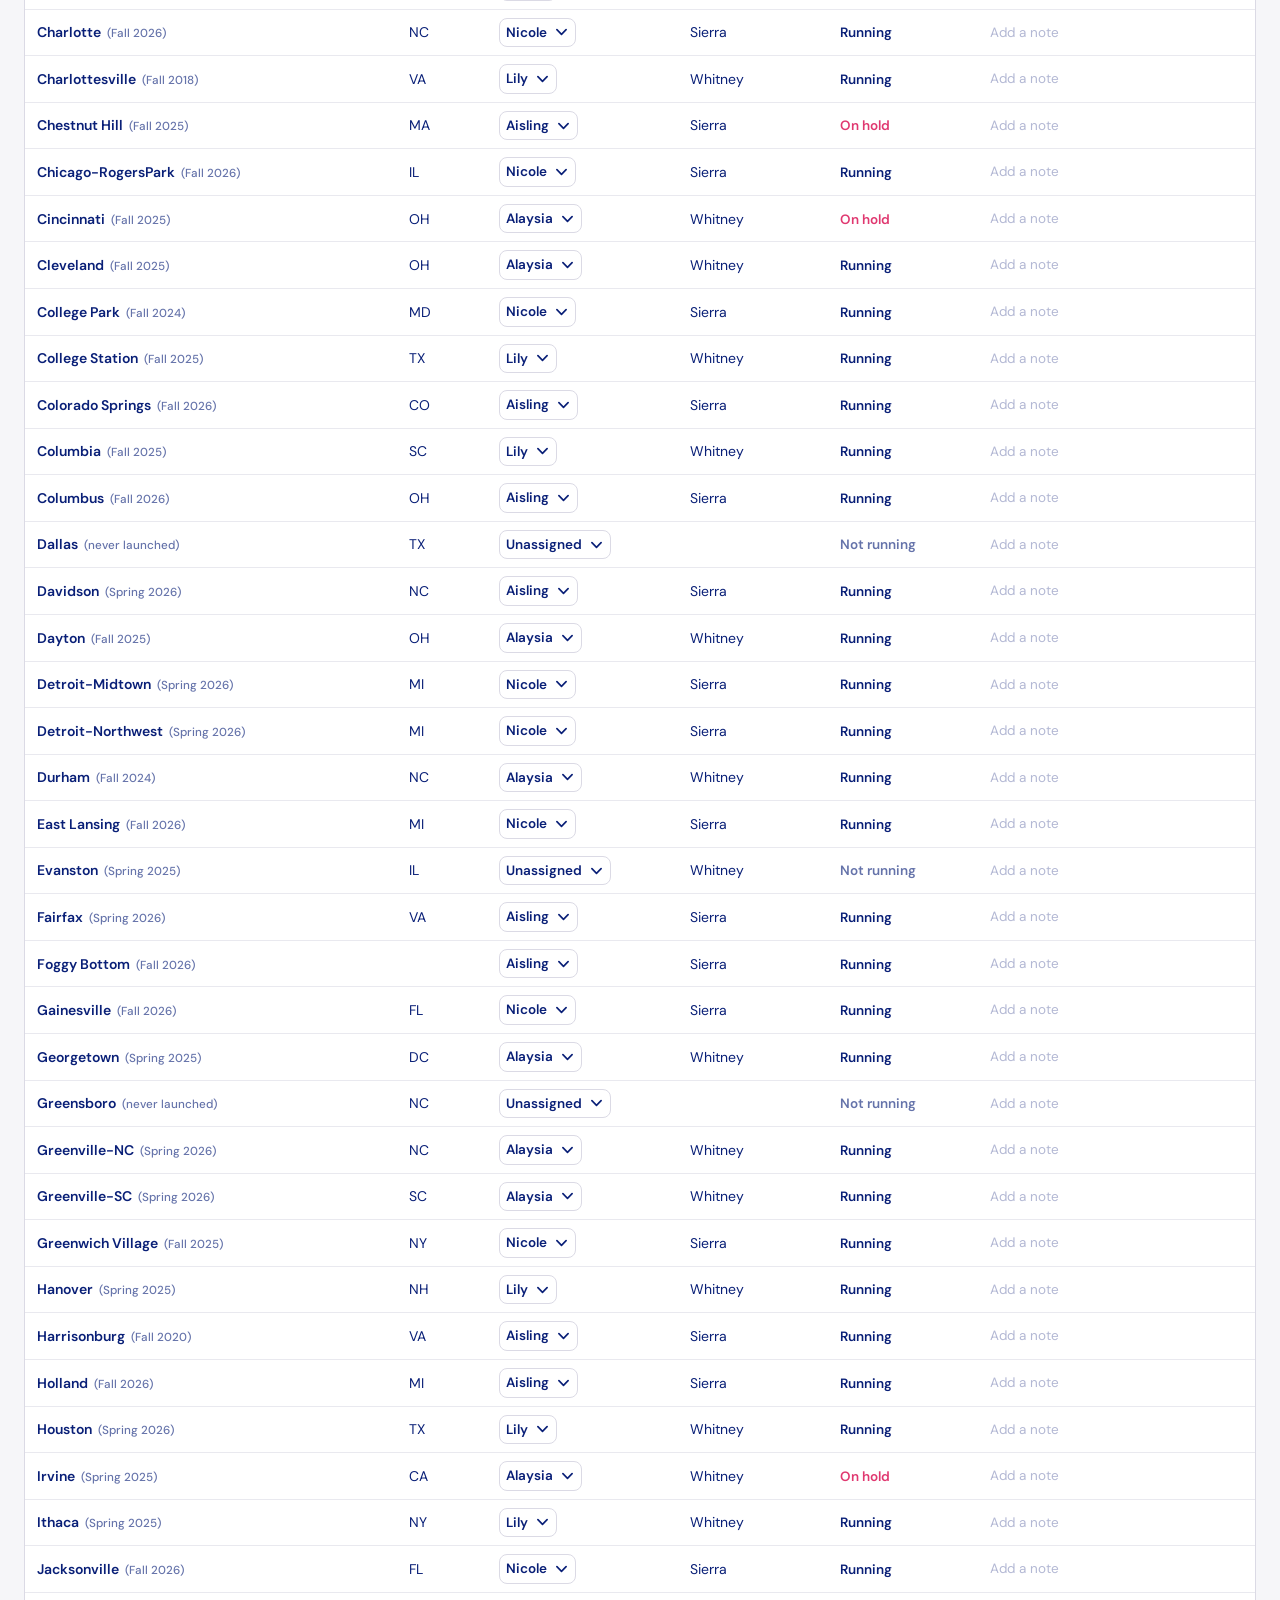
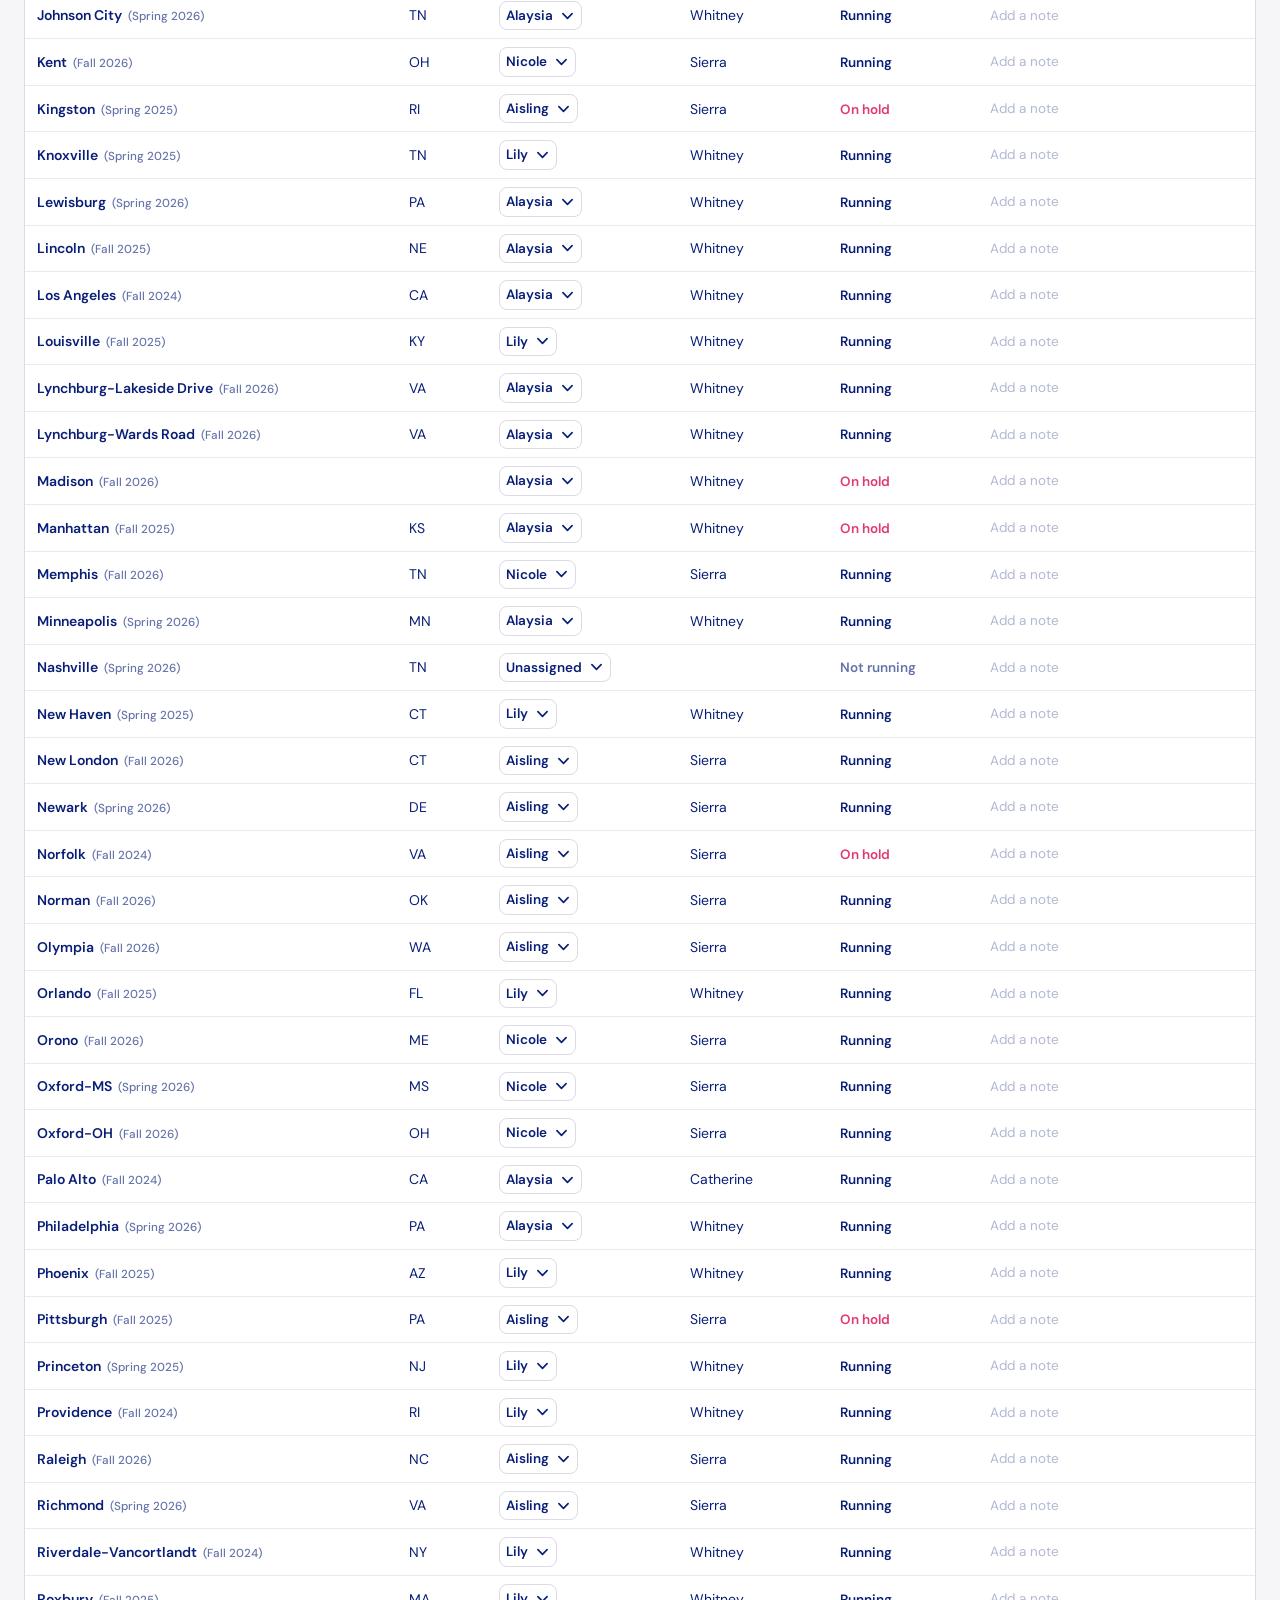
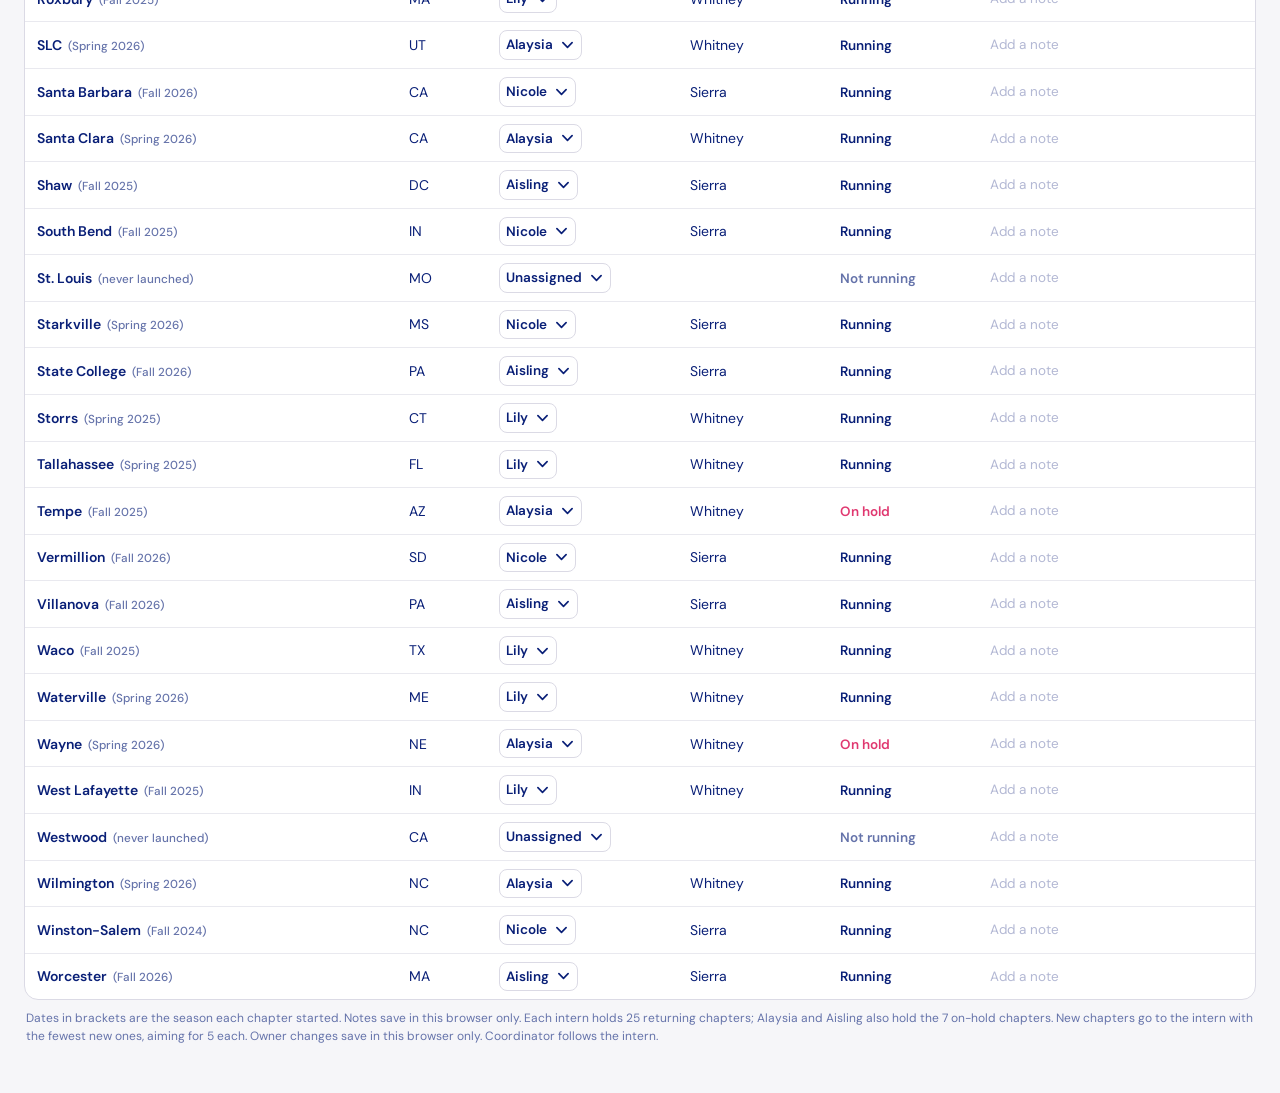
==== commit 7cd0059b: "Every screen size fixes; matching subheaders; editable Tracker rows Co-Authored-By: Claude Opus 5.5 " ====
--- a/chapters.html
+++ b/chapters.html
@@ -54,7 +54,7 @@
 @media (max-width:760px){tr{display:grid;grid-template-columns:1fr 1fr;column-gap:8px;padding:10px 4px}td.nm{grid-column:1/-1;font-size:15.5px;padding-bottom:4px}td[data-l]::before{display:block;width:auto;margin-bottom:2px}td.nm::before{display:none}td{padding:3px 10px}td[data-l="Notes"]{grid-column:1/-1}}
 .nt{width:100%;min-width:180px;border:1px solid transparent;border-radius:8px;padding:5px 8px;background:transparent;font-size:13.5px;color:var(--ink)}.nt:hover{border-color:var(--line)}.nt:focus{border-color:var(--ink);background:#fff;outline:none}.nt::placeholder{color:#b3b8d4}
 </style><link rel="icon" href="data:,"><link rel="stylesheet" href="hq.css"><script src="hq.js" defer></script></head>
-<body><header class="top"><div><h1>Chapters</h1></div><nav class="hqnav" aria-label="US Ops HQ pages"><a class="home" href="./"><svg viewBox="0 0 20 20" fill="none" stroke="currentColor" stroke-width="1.8" stroke-linejoin="round" aria-hidden="true"><path d="M3 9.2 10 3.5l7 5.7V16a1 1 0 0 1-1 1h-3.5v-4.5h-5V17H4a1 1 0 0 1-1-1z"/></svg><span>Overview</span></a><a href="playbook-a.html">Playbook</a><a href="tasks.html">Tasks</a><a href="tracker.html">Tracker</a><a class="on" href="chapters.html" aria-current="page">Chapters</a></nav></header>
+<body><header class="top"><div><h1>Chapters</h1><div class="sub">Who looks after each chapter</div></div><nav class="hqnav" aria-label="US Ops HQ pages"><a class="home" href="./"><svg viewBox="0 0 20 20" fill="none" stroke="currentColor" stroke-width="1.8" stroke-linejoin="round" aria-hidden="true"><path d="M3 9.2 10 3.5l7 5.7V16a1 1 0 0 1-1 1h-3.5v-4.5h-5V17H4a1 1 0 0 1-1-1z"/></svg><span>Overview</span></a><a href="playbook-a.html">Playbook</a><a href="tasks.html">Tasks</a><a href="tracker.html">Tracker</a><a class="on" href="chapters.html" aria-current="page">Chapters</a></nav></header>
 <main>
 <div class="tools">
   <input type="search" id="q" placeholder="Search chapters or states" aria-label="Search">
--- a/hq.css
+++ b/hq.css
@@ -56,3 +56,6 @@
 /* Chapters photo banner (a different photo from the Tracker) */
 main:has(#tb)::before{content:"";display:block;aspect-ratio:4.2/1;max-height:260px;width:100%;border-radius:20px;margin-bottom:20px;background:url(img/banner-chapters.jpg) center/cover no-repeat}
 @media (max-width:760px){main:has(#tb)::before{aspect-ratio:2.6/1;border-radius:14px}}
+@media (max-width:760px){.tools input[type=search]{flex:1 1 100%!important;width:100%!important;min-width:0!important}}
+/* Switcher stays compact on tablets; only fills the row on phones */
+@media (min-width:521px) and (max-width:900px){.hqnav{width:auto!important;justify-content:flex-start!important}.hqnav a.home span{display:inline!important}}
